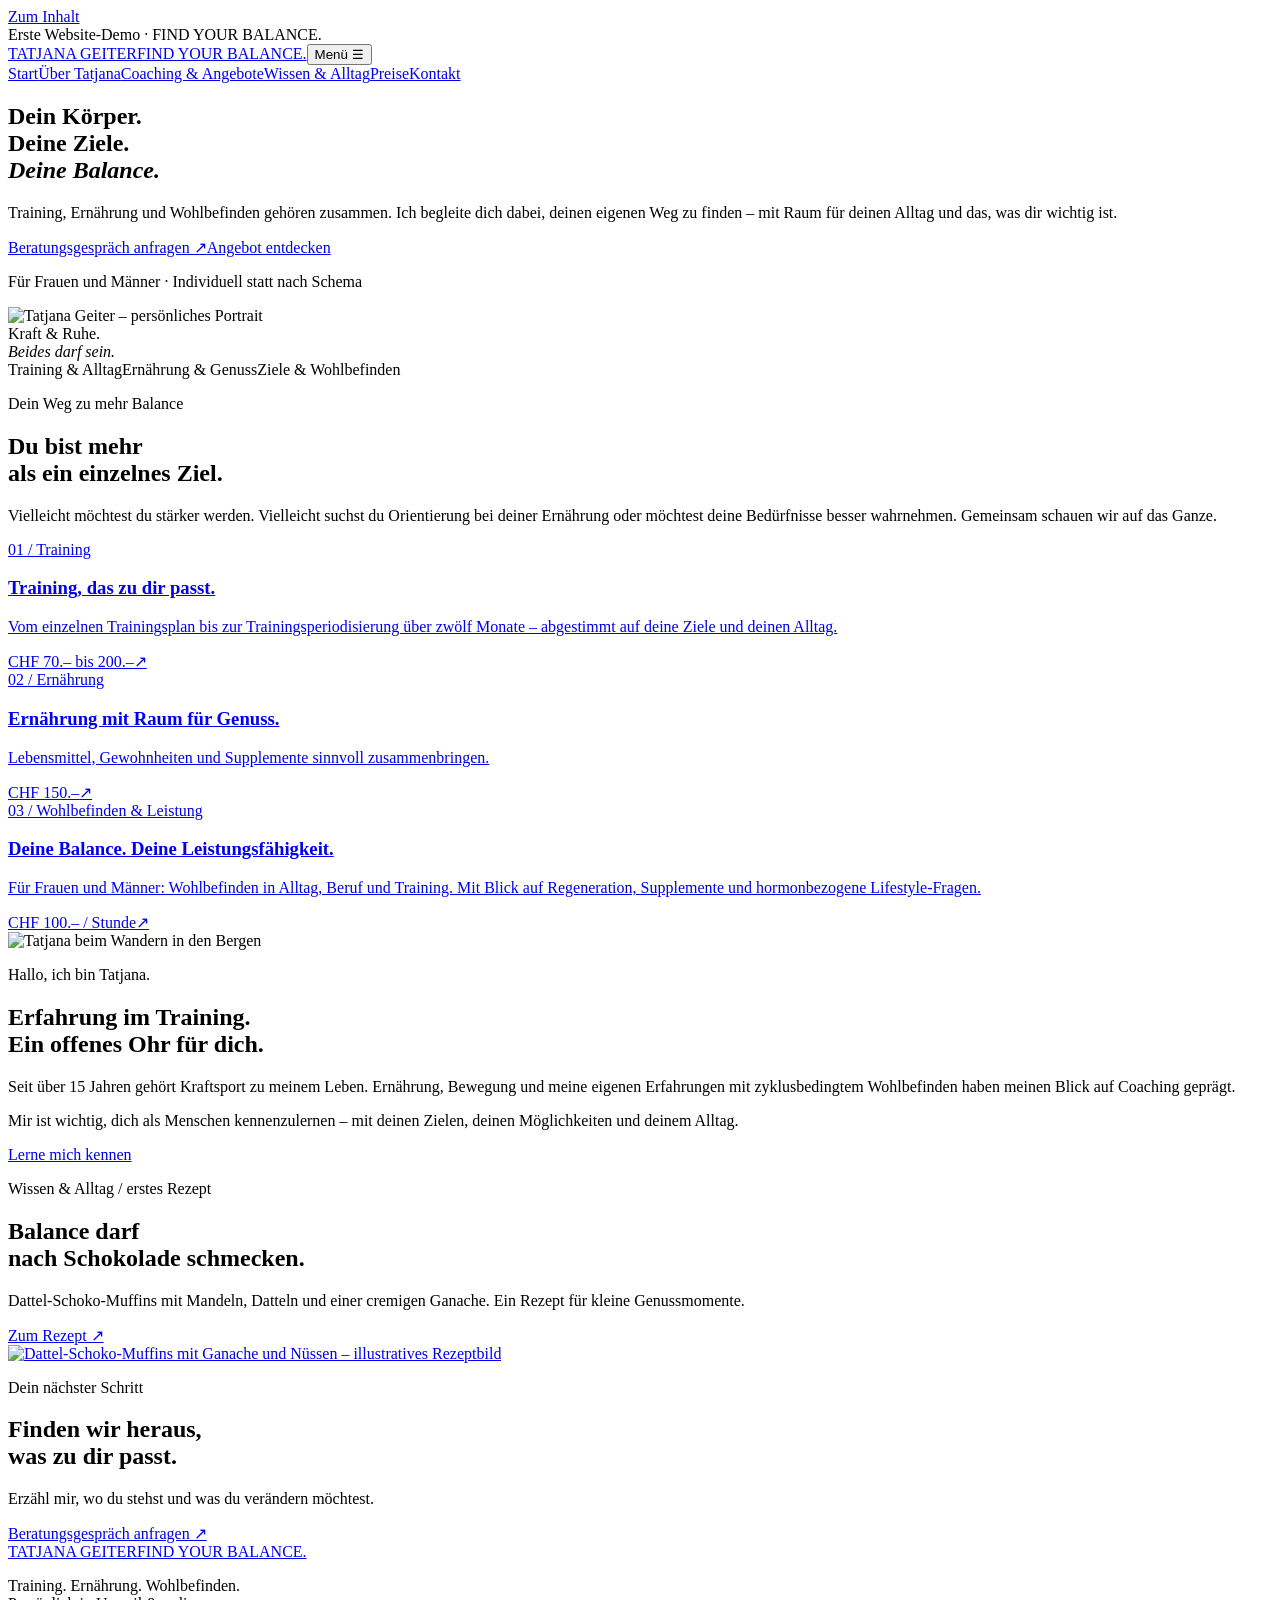
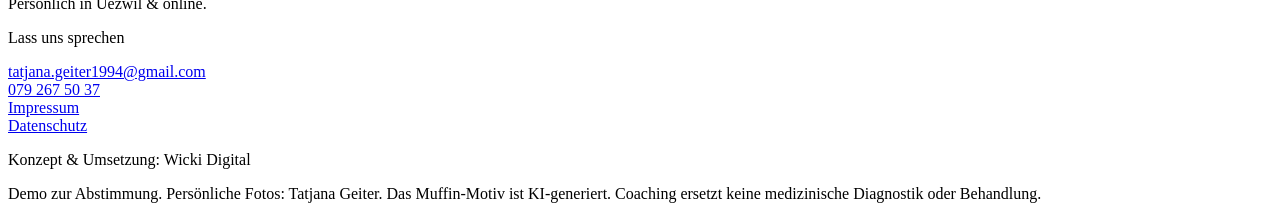
==== index.html @ 91c6d05a "Add files via upload Website YouInBalance" ====
<!doctype html><html lang="de-CH"><head><meta charset="utf-8"><meta name="viewport" content="width=device-width,initial-scale=1"><meta name="robots" content="noindex,nofollow"><title>FIND YOUR BALANCE. | Tatjana Geiter</title><meta name="description" content="Persönliches Coaching für Training, Ernährung und Wohlbefinden mit Tatjana Geiter in Uezwil und online. FIND YOUR BALANCE."><link rel="icon" href="data:image/svg+xml,%3Csvg xmlns='http://www.w3.org/2000/svg' viewBox='0 0 64 64'%3E%3Crect width='64' height='64' rx='32' fill='%233a5144'/%3E%3Ctext x='32' y='42' text-anchor='middle' font-family='Georgia' font-size='32' fill='%23f7f5ed'%3Etg%3C/text%3E%3C/svg%3E"><link rel="stylesheet" href="assets/style.css"><script src="assets/app.js" defer></script><link rel="canonical" href="https://youinbalance.ch/"></head><body><a class="skip" href="#main">Zum Inhalt</a><div class="demo">Erste Website-Demo · FIND YOUR BALANCE.</div><header class="wrap header"><a class="brand" href="index.html">TATJANA GEITER<span>FIND YOUR BALANCE.</span></a><button class="menu" aria-expanded="false" aria-controls="navigation">Menü <span aria-hidden="true">☰</span></button><nav id="navigation" aria-label="Hauptnavigation"><a href="index.html" aria-current="page">Start</a><a href="ueber-tatjana.html">Über Tatjana</a><a href="coaching.html">Coaching & Angebote</a><a href="wissen.html">Wissen & Alltag</a><a href="preise.html">Preise</a><a href="kontakt.html">Kontakt</a></nav></header><main id="main"><section class="hero wrap"><div class="hero-copy"><h1>Dein Körper.<br>Deine Ziele.<br><em>Deine Balance.</em></h1><p class="lead">Training, Ernährung und Wohlbefinden gehören zusammen. Ich begleite dich dabei, deinen eigenen Weg zu finden – mit Raum für deinen Alltag und das, was dir wichtig ist.</p><div class="actions"><a class="button" href="kontakt.html">Beratungsgespräch anfragen ↗</a><a class="text-link" href="coaching.html">Angebot entdecken</a></div><p class="small">Für Frauen und Männer · Individuell statt nach Schema</p></div><div class="hero-visual"><img class="portrait-photo" src="assets/tatjana-portrait.webp" alt="Tatjana Geiter – persönliches Portrait" width="1200" height="800" loading="lazy"><div class="photo-note">Kraft & Ruhe.<br><em>Beides darf sein.</em></div></div></section><div class="ribbon"><span>Training & Alltag</span><span>Ernährung & Genuss</span><span>Ziele & Wohlbefinden</span></div><section class="wrap section"><div class="section-heading"><div><p class="eyebrow">Dein Weg zu mehr Balance</p><h2>Du bist mehr<br>als ein einzelnes Ziel.</h2></div><p>Vielleicht möchtest du stärker werden. Vielleicht suchst du Orientierung bei deiner Ernährung oder möchtest deine Bedürfnisse besser wahrnehmen. Gemeinsam schauen wir auf das Ganze.</p></div><div class="cards"><a class="offer" href="training.html"><span class="eyebrow">01 / Training</span><h3>Training, das zu dir passt.</h3><p>Vom einzelnen Trainingsplan bis zur Trainingsperiodisierung über zwölf Monate – abgestimmt auf deine Ziele und deinen Alltag.</p><div class="offer-foot"><span>CHF 70.– bis 200.–</span><span aria-hidden="true">↗</span></div></a><a class="offer" href="ernaehrung.html"><span class="eyebrow">02 / Ernährung</span><h3>Ernährung mit Raum für Genuss.</h3><p>Lebensmittel, Gewohnheiten und Supplemente sinnvoll zusammenbringen.</p><div class="offer-foot"><span>CHF 150.–</span><span aria-hidden="true">↗</span></div></a><a class="offer" href="zyklus.html"><span class="eyebrow">03 / Wohlbefinden & Leistung</span><h3>Deine Balance. Deine Leistungsfähigkeit.</h3><p>Für Frauen und Männer: Wohlbefinden in Alltag, Beruf und Training. Mit Blick auf Regeneration, Supplemente und hormonbezogene Lifestyle-Fragen.</p><div class="offer-foot"><span>CHF 100.– / Stunde</span><span aria-hidden="true">↗</span></div></a></div></section><section class="soft"><div class="wrap split section"><div><img class="rounded personal-photo" src="assets/tatjana-hike.webp" alt="Tatjana beim Wandern in den Bergen" width="1200" height="800" loading="lazy"></div><div><p class="eyebrow">Hallo, ich bin Tatjana.</p><h2>Erfahrung im Training.<br>Ein offenes Ohr für dich.</h2><p>Seit über 15 Jahren gehört Kraftsport zu meinem Leben. Ernährung, Bewegung und meine eigenen Erfahrungen mit zyklusbedingtem Wohlbefinden haben meinen Blick auf Coaching geprägt.</p><p>Mir ist wichtig, dich als Menschen kennenzulernen – mit deinen Zielen, deinen Möglichkeiten und deinem Alltag.</p><a class="text-link" href="ueber-tatjana.html">Lerne mich kennen</a></div></div></section><section class="wrap section split"><div><p class="eyebrow">Wissen & Alltag / erstes Rezept</p><h2>Balance darf<br>nach Schokolade schmecken.</h2><p>Dattel-Schoko-Muffins mit Mandeln, Datteln und einer cremigen Ganache. Ein Rezept für kleine Genussmomente.</p><a class="button" href="schoko-muffins.html">Zum Rezept ↗</a></div><a class="image-link" href="schoko-muffins.html"><img class="rounded" src="assets/muffins.webp" alt="Dattel-Schoko-Muffins mit Ganache und Nüssen – illustratives Rezeptbild" width="1200" height="800" loading="lazy"></a></section><section class="cta wrap"><p class="eyebrow">Dein nächster Schritt</p><h2>Finden wir heraus,<br>was zu dir passt.</h2><p>Erzähl mir, wo du stehst und was du verändern möchtest.</p><a class="button" href="kontakt.html">Beratungsgespräch anfragen ↗</a></section></main><footer><div class="wrap footer-grid"><div><a class="brand" href="index.html">TATJANA GEITER<span>FIND YOUR BALANCE.</span></a><p>Training. Ernährung. Wohlbefinden.<br>Persönlich in Uezwil & online.</p></div><div><p class="eyebrow">Lass uns sprechen</p><a href="mailto:tatjana.geiter1994@gmail.com">tatjana.geiter1994@gmail.com</a><br><a href="tel:+41792675037">079 267 50 37</a></div><div><a href="impressum.html">Impressum</a><br><a href="datenschutz.html">Datenschutz</a><p>Konzept & Umsetzung: Wicki Digital</p></div></div><div class="wrap fine">Demo zur Abstimmung. Persönliche Fotos: Tatjana Geiter. Das Muffin-Motiv ist KI-generiert. Coaching ersetzt keine medizinische Diagnostik oder Behandlung.</div></footer></body></html>
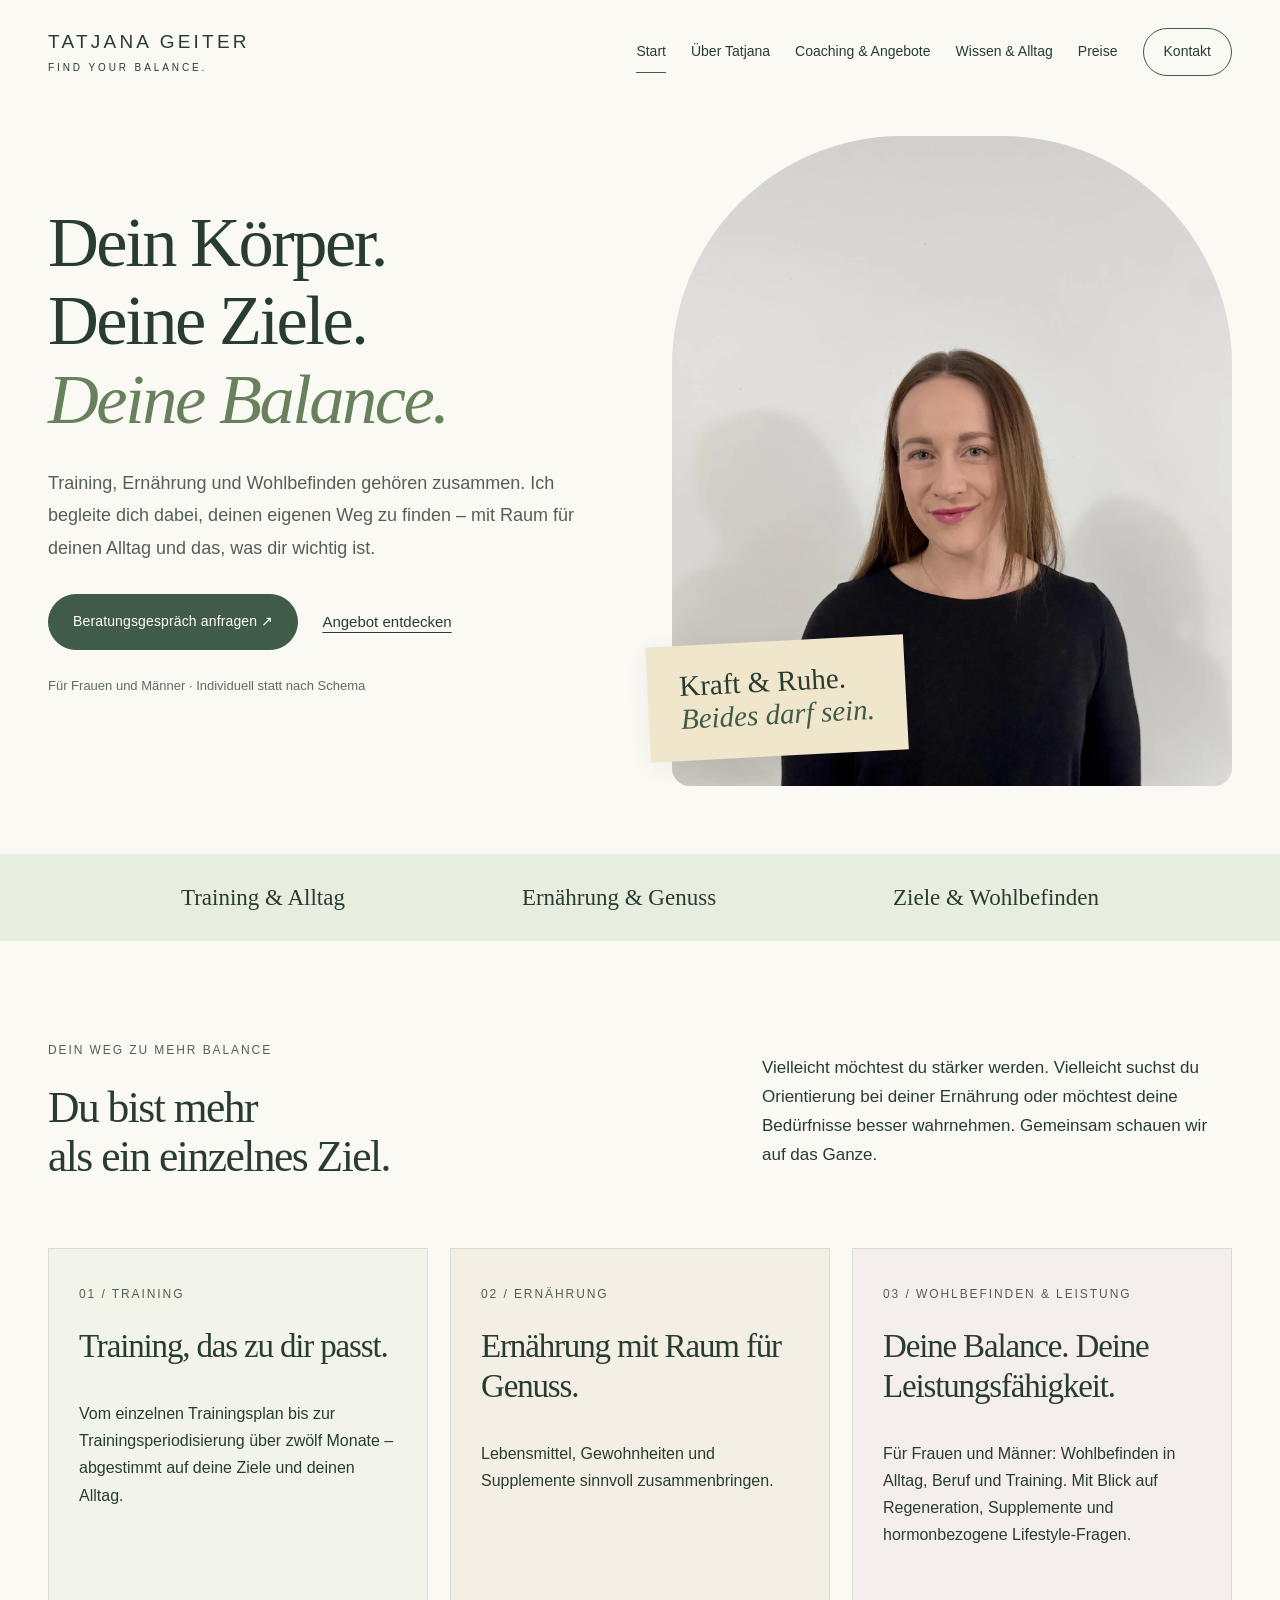
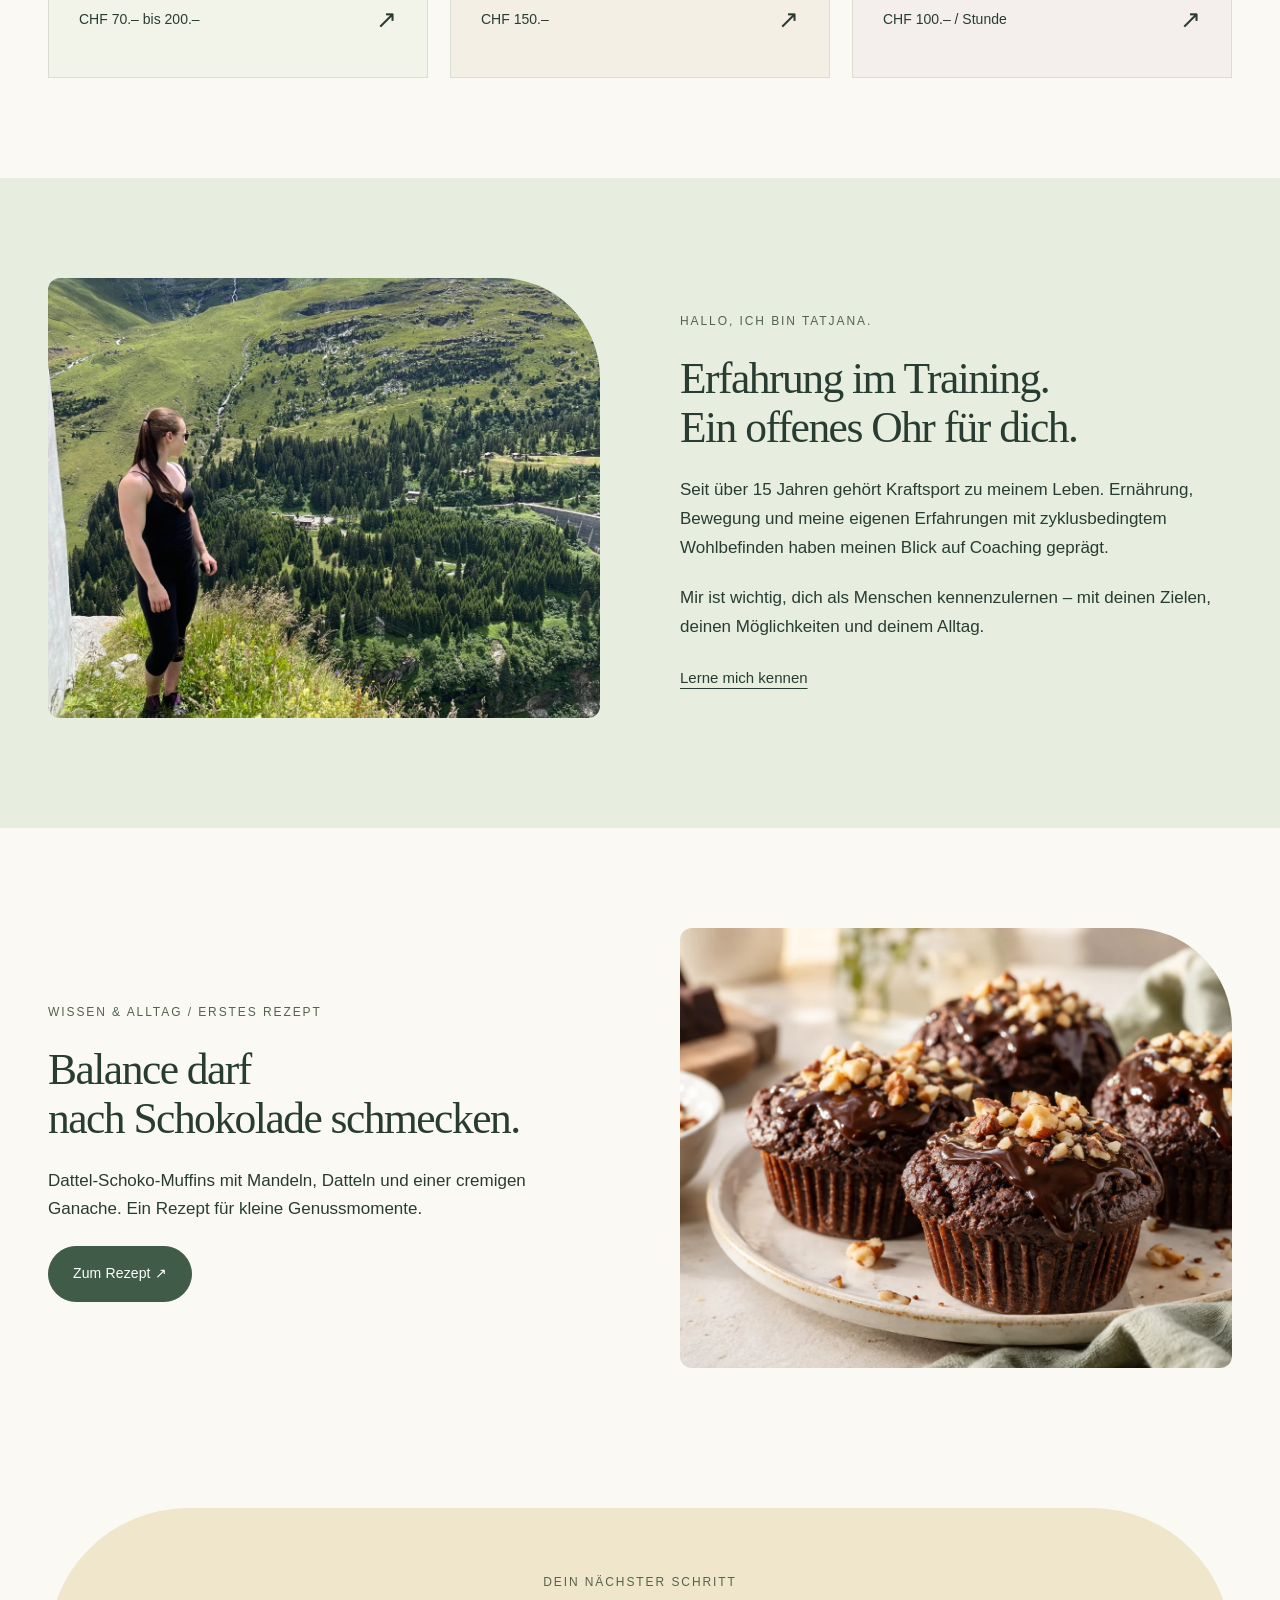
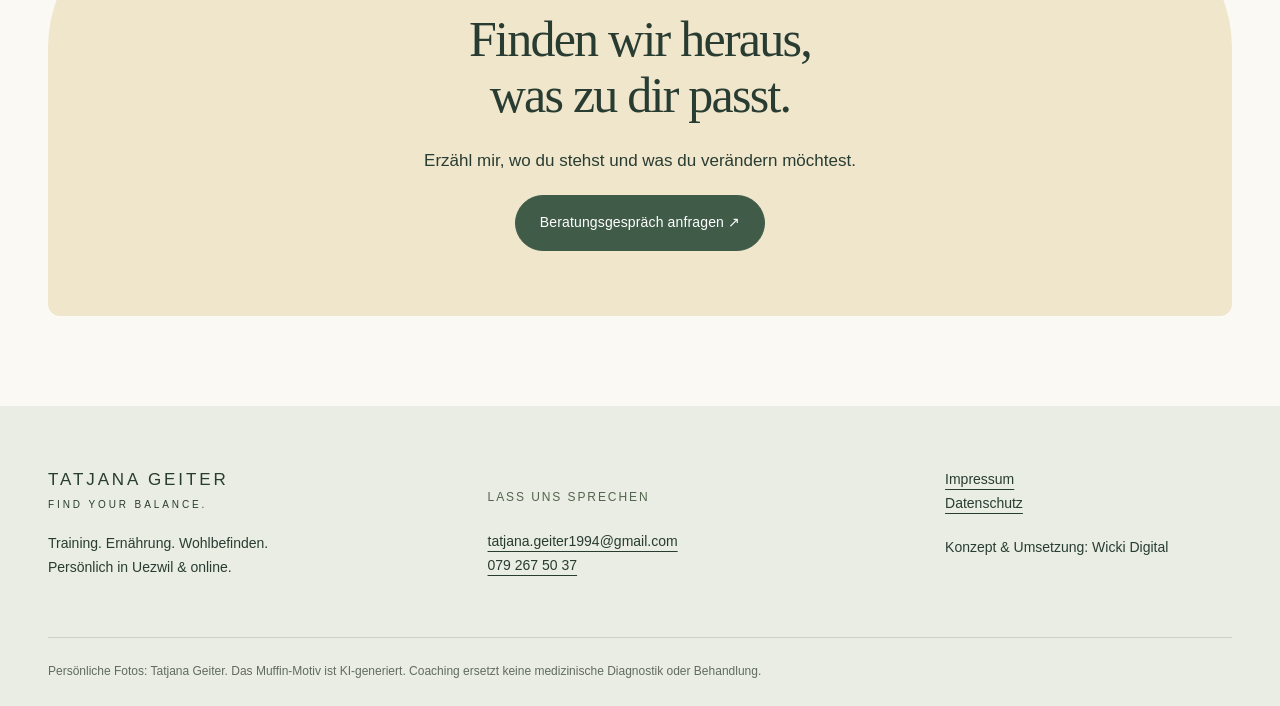
==== commit 9f70b0c6: "Add files via upload" ====
--- a/index.html
+++ b/index.html
@@ -1 +1 @@
-<!doctype html><html lang="de-CH"><head><meta charset="utf-8"><meta name="viewport" content="width=device-width,initial-scale=1"><meta name="robots" content="noindex,nofollow"><title>FIND YOUR BALANCE. | Tatjana Geiter</title><meta name="description" content="Persönliches Coaching für Training, Ernährung und Wohlbefinden mit Tatjana Geiter in Uezwil und online. FIND YOUR BALANCE."><link rel="icon" href="data:image/svg+xml,%3Csvg xmlns='http://www.w3.org/2000/svg' viewBox='0 0 64 64'%3E%3Crect width='64' height='64' rx='32' fill='%233a5144'/%3E%3Ctext x='32' y='42' text-anchor='middle' font-family='Georgia' font-size='32' fill='%23f7f5ed'%3Etg%3C/text%3E%3C/svg%3E"><link rel="stylesheet" href="assets/style.css"><script src="assets/app.js" defer></script><link rel="canonical" href="https://youinbalance.ch/"></head><body><a class="skip" href="#main">Zum Inhalt</a><div class="demo">Erste Website-Demo · FIND YOUR BALANCE.</div><header class="wrap header"><a class="brand" href="index.html">TATJANA GEITER<span>FIND YOUR BALANCE.</span></a><button class="menu" aria-expanded="false" aria-controls="navigation">Menü <span aria-hidden="true">☰</span></button><nav id="navigation" aria-label="Hauptnavigation"><a href="index.html" aria-current="page">Start</a><a href="ueber-tatjana.html">Über Tatjana</a><a href="coaching.html">Coaching & Angebote</a><a href="wissen.html">Wissen & Alltag</a><a href="preise.html">Preise</a><a href="kontakt.html">Kontakt</a></nav></header><main id="main"><section class="hero wrap"><div class="hero-copy"><h1>Dein Körper.<br>Deine Ziele.<br><em>Deine Balance.</em></h1><p class="lead">Training, Ernährung und Wohlbefinden gehören zusammen. Ich begleite dich dabei, deinen eigenen Weg zu finden – mit Raum für deinen Alltag und das, was dir wichtig ist.</p><div class="actions"><a class="button" href="kontakt.html">Beratungsgespräch anfragen ↗</a><a class="text-link" href="coaching.html">Angebot entdecken</a></div><p class="small">Für Frauen und Männer · Individuell statt nach Schema</p></div><div class="hero-visual"><img class="portrait-photo" src="assets/tatjana-portrait.webp" alt="Tatjana Geiter – persönliches Portrait" width="1200" height="800" loading="lazy"><div class="photo-note">Kraft & Ruhe.<br><em>Beides darf sein.</em></div></div></section><div class="ribbon"><span>Training & Alltag</span><span>Ernährung & Genuss</span><span>Ziele & Wohlbefinden</span></div><section class="wrap section"><div class="section-heading"><div><p class="eyebrow">Dein Weg zu mehr Balance</p><h2>Du bist mehr<br>als ein einzelnes Ziel.</h2></div><p>Vielleicht möchtest du stärker werden. Vielleicht suchst du Orientierung bei deiner Ernährung oder möchtest deine Bedürfnisse besser wahrnehmen. Gemeinsam schauen wir auf das Ganze.</p></div><div class="cards"><a class="offer" href="training.html"><span class="eyebrow">01 / Training</span><h3>Training, das zu dir passt.</h3><p>Vom einzelnen Trainingsplan bis zur Trainingsperiodisierung über zwölf Monate – abgestimmt auf deine Ziele und deinen Alltag.</p><div class="offer-foot"><span>CHF 70.– bis 200.–</span><span aria-hidden="true">↗</span></div></a><a class="offer" href="ernaehrung.html"><span class="eyebrow">02 / Ernährung</span><h3>Ernährung mit Raum für Genuss.</h3><p>Lebensmittel, Gewohnheiten und Supplemente sinnvoll zusammenbringen.</p><div class="offer-foot"><span>CHF 150.–</span><span aria-hidden="true">↗</span></div></a><a class="offer" href="zyklus.html"><span class="eyebrow">03 / Wohlbefinden & Leistung</span><h3>Deine Balance. Deine Leistungsfähigkeit.</h3><p>Für Frauen und Männer: Wohlbefinden in Alltag, Beruf und Training. Mit Blick auf Regeneration, Supplemente und hormonbezogene Lifestyle-Fragen.</p><div class="offer-foot"><span>CHF 100.– / Stunde</span><span aria-hidden="true">↗</span></div></a></div></section><section class="soft"><div class="wrap split section"><div><img class="rounded personal-photo" src="assets/tatjana-hike.webp" alt="Tatjana beim Wandern in den Bergen" width="1200" height="800" loading="lazy"></div><div><p class="eyebrow">Hallo, ich bin Tatjana.</p><h2>Erfahrung im Training.<br>Ein offenes Ohr für dich.</h2><p>Seit über 15 Jahren gehört Kraftsport zu meinem Leben. Ernährung, Bewegung und meine eigenen Erfahrungen mit zyklusbedingtem Wohlbefinden haben meinen Blick auf Coaching geprägt.</p><p>Mir ist wichtig, dich als Menschen kennenzulernen – mit deinen Zielen, deinen Möglichkeiten und deinem Alltag.</p><a class="text-link" href="ueber-tatjana.html">Lerne mich kennen</a></div></div></section><section class="wrap section split"><div><p class="eyebrow">Wissen & Alltag / erstes Rezept</p><h2>Balance darf<br>nach Schokolade schmecken.</h2><p>Dattel-Schoko-Muffins mit Mandeln, Datteln und einer cremigen Ganache. Ein Rezept für kleine Genussmomente.</p><a class="button" href="schoko-muffins.html">Zum Rezept ↗</a></div><a class="image-link" href="schoko-muffins.html"><img class="rounded" src="assets/muffins.webp" alt="Dattel-Schoko-Muffins mit Ganache und Nüssen – illustratives Rezeptbild" width="1200" height="800" loading="lazy"></a></section><section class="cta wrap"><p class="eyebrow">Dein nächster Schritt</p><h2>Finden wir heraus,<br>was zu dir passt.</h2><p>Erzähl mir, wo du stehst und was du verändern möchtest.</p><a class="button" href="kontakt.html">Beratungsgespräch anfragen ↗</a></section></main><footer><div class="wrap footer-grid"><div><a class="brand" href="index.html">TATJANA GEITER<span>FIND YOUR BALANCE.</span></a><p>Training. Ernährung. Wohlbefinden.<br>Persönlich in Uezwil & online.</p></div><div><p class="eyebrow">Lass uns sprechen</p><a href="mailto:tatjana.geiter1994@gmail.com">tatjana.geiter1994@gmail.com</a><br><a href="tel:+41792675037">079 267 50 37</a></div><div><a href="impressum.html">Impressum</a><br><a href="datenschutz.html">Datenschutz</a><p>Konzept & Umsetzung: Wicki Digital</p></div></div><div class="wrap fine">Demo zur Abstimmung. Persönliche Fotos: Tatjana Geiter. Das Muffin-Motiv ist KI-generiert. Coaching ersetzt keine medizinische Diagnostik oder Behandlung.</div></footer></body></html>+<!doctype html><html lang="de-CH"><head><meta charset="utf-8"><meta name="viewport" content="width=device-width,initial-scale=1"><meta name="robots" content="index,follow"><title>FIND YOUR BALANCE. | Tatjana Geiter</title><meta name="description" content="Training, Ernährung und Wohlbefinden mit Tatjana Geiter. Persönliches Coaching für Frauen und Männer in Uezwil und online. FIND YOUR BALANCE."><link rel="icon" href="data:image/svg+xml,%3Csvg xmlns='http://www.w3.org/2000/svg' viewBox='0 0 64 64'%3E%3Crect width='64' height='64' rx='32' fill='%233a5144'/%3E%3Ctext x='32' y='42' text-anchor='middle' font-family='Georgia' font-size='32' fill='%23f7f5ed'%3Etg%3C/text%3E%3C/svg%3E"><link rel="stylesheet" href="assets/style.css"><script src="assets/app.js" defer></script><link rel="canonical" href="https://youinbalance.ch/"></head><body><a class="skip" href="#main">Zum Inhalt</a><header class="wrap header"><a class="brand" href="index.html">TATJANA GEITER<span>FIND YOUR BALANCE.</span></a><button class="menu" aria-expanded="false" aria-controls="navigation">Menü <span aria-hidden="true">☰</span></button><nav id="navigation" aria-label="Hauptnavigation"><a href="index.html" aria-current="page">Start</a><a href="ueber-tatjana.html">Über Tatjana</a><a href="coaching.html">Coaching & Angebote</a><a href="wissen.html">Wissen & Alltag</a><a href="preise.html">Preise</a><a href="kontakt.html">Kontakt</a></nav></header><main id="main"><section class="hero wrap"><div class="hero-copy"><h1>Dein Körper.<br>Deine Ziele.<br><em>Deine Balance.</em></h1><p class="lead">Training, Ernährung und Wohlbefinden gehören zusammen. Ich begleite dich dabei, deinen eigenen Weg zu finden – mit Raum für deinen Alltag und das, was dir wichtig ist.</p><div class="actions"><a class="button" href="kontakt.html">Beratungsgespräch anfragen ↗</a><a class="text-link" href="coaching.html">Angebot entdecken</a></div><p class="small">Für Frauen und Männer · Individuell statt nach Schema</p></div><div class="hero-visual"><img class="portrait-photo" src="assets/tatjana-portrait.webp" alt="Tatjana Geiter – persönliches Portrait" width="1200" height="800" loading="lazy"><div class="photo-note">Kraft & Ruhe.<br><em>Beides darf sein.</em></div></div></section><div class="ribbon"><span>Training & Alltag</span><span>Ernährung & Genuss</span><span>Ziele & Wohlbefinden</span></div><section class="wrap section"><div class="section-heading"><div><p class="eyebrow">Dein Weg zu mehr Balance</p><h2>Du bist mehr<br>als ein einzelnes Ziel.</h2></div><p>Vielleicht möchtest du stärker werden. Vielleicht suchst du Orientierung bei deiner Ernährung oder möchtest deine Bedürfnisse besser wahrnehmen. Gemeinsam schauen wir auf das Ganze.</p></div><div class="cards"><a class="offer" href="training.html"><span class="eyebrow">01 / Training</span><h3>Training, das zu dir passt.</h3><p>Vom einzelnen Trainingsplan bis zur Trainingsperiodisierung über zwölf Monate – abgestimmt auf deine Ziele und deinen Alltag.</p><div class="offer-foot"><span>CHF 70.– bis 200.–</span><span aria-hidden="true">↗</span></div></a><a class="offer" href="ernaehrung.html"><span class="eyebrow">02 / Ernährung</span><h3>Ernährung mit Raum für Genuss.</h3><p>Lebensmittel, Gewohnheiten und Supplemente sinnvoll zusammenbringen.</p><div class="offer-foot"><span>CHF 150.–</span><span aria-hidden="true">↗</span></div></a><a class="offer" href="zyklus.html"><span class="eyebrow">03 / Wohlbefinden & Leistung</span><h3>Deine Balance. Deine Leistungsfähigkeit.</h3><p>Für Frauen und Männer: Wohlbefinden in Alltag, Beruf und Training. Mit Blick auf Regeneration, Supplemente und hormonbezogene Lifestyle-Fragen.</p><div class="offer-foot"><span>CHF 100.– / Stunde</span><span aria-hidden="true">↗</span></div></a></div></section><section class="soft"><div class="wrap split section"><div><img class="rounded personal-photo" src="assets/tatjana-hike.webp" alt="Tatjana beim Wandern in den Bergen" width="1200" height="800" loading="lazy"></div><div><p class="eyebrow">Hallo, ich bin Tatjana.</p><h2>Erfahrung im Training.<br>Ein offenes Ohr für dich.</h2><p>Seit über 15 Jahren gehört Kraftsport zu meinem Leben. Ernährung, Bewegung und meine eigenen Erfahrungen mit zyklusbedingtem Wohlbefinden haben meinen Blick auf Coaching geprägt.</p><p>Mir ist wichtig, dich als Menschen kennenzulernen – mit deinen Zielen, deinen Möglichkeiten und deinem Alltag.</p><a class="text-link" href="ueber-tatjana.html">Lerne mich kennen</a></div></div></section><section class="wrap section split"><div><p class="eyebrow">Wissen & Alltag / erstes Rezept</p><h2>Balance darf<br>nach Schokolade schmecken.</h2><p>Dattel-Schoko-Muffins mit Mandeln, Datteln und einer cremigen Ganache. Ein Rezept für kleine Genussmomente.</p><a class="button" href="schoko-muffins.html">Zum Rezept ↗</a></div><a class="image-link" href="schoko-muffins.html"><img class="rounded" src="assets/muffins.webp" alt="Dattel-Schoko-Muffins mit Ganache und Nüssen – illustratives Rezeptbild" width="1200" height="800" loading="lazy"></a></section><section class="cta wrap"><p class="eyebrow">Dein nächster Schritt</p><h2>Finden wir heraus,<br>was zu dir passt.</h2><p>Erzähl mir, wo du stehst und was du verändern möchtest.</p><a class="button" href="kontakt.html">Beratungsgespräch anfragen ↗</a></section></main><footer><div class="wrap footer-grid"><div><a class="brand" href="index.html">TATJANA GEITER<span>FIND YOUR BALANCE.</span></a><p>Training. Ernährung. Wohlbefinden.<br>Persönlich in Uezwil & online.</p></div><div><p class="eyebrow">Lass uns sprechen</p><a href="mailto:tatjana.geiter1994@gmail.com">tatjana.geiter1994@gmail.com</a><br><a href="tel:+41792675037">079 267 50 37</a></div><div><a href="impressum.html">Impressum</a><br><a href="datenschutz.html">Datenschutz</a><p>Konzept & Umsetzung: Wicki Digital</p></div></div><div class="wrap fine">Persönliche Fotos: Tatjana Geiter. Das Muffin-Motiv ist KI-generiert. Coaching ersetzt keine medizinische Diagnostik oder Behandlung.</div></footer></body></html>
--- a/assets/style.css
+++ b/assets/style.css
@@ -0,0 +1,5 @@
+:root{--paper:#faf9f4;--ink:#293c32;--green:#405c49;--sage:#e7eddf;--line:#d9ded2;--muted:#626b61;--cream:#f0e6cb}*{box-sizing:border-box}html{scroll-behavior:smooth}body{margin:0;background:var(--paper);color:var(--ink);font-family:Arial,Helvetica,sans-serif;font-size:17px;line-height:1.7}a{color:inherit;text-decoration-thickness:1px;text-underline-offset:5px}button,input,select,textarea{font:inherit}button,a,input,select,textarea{-webkit-tap-highlight-color:transparent}a:focus-visible,button:focus-visible,input:focus-visible,textarea:focus-visible,select:focus-visible{outline:3px solid #967037;outline-offset:5px}.wrap{width:min(1240px,calc(100% - 96px));margin-inline:auto}.demo{text-align:center;background:var(--sage);padding:6px 16px;font-size:12px;letter-spacing:.12em}.header{display:flex;justify-content:space-between;align-items:center;padding-block:28px;gap:30px}.brand{font-size:19px;letter-spacing:.17em;text-decoration:none;line-height:1.4;white-space:nowrap}.brand span{display:block;font-size:10px;letter-spacing:.29em;margin-top:5px}.header nav{display:flex;align-items:center;gap:25px}.header nav a{font-size:14px;text-decoration:none;white-space:nowrap;padding:8px 0}.header nav a[aria-current=page]{box-shadow:0 1px var(--green)}.header nav a:last-child{padding:11px 20px;border:1px solid var(--green);border-radius:30px}.menu{display:none}.skip{position:absolute;left:10px;top:-100px;background:white;padding:10px;z-index:20}.skip:focus{top:5px}h1,h2,h3,p{margin-top:0}h1,h2,h3{font-family:Georgia,'Times New Roman',serif;font-weight:400;line-height:1.12;letter-spacing:-.035em}h1{font-size:clamp(48px,5.5vw,78px);margin-bottom:28px}h2{font-size:clamp(34px,3.4vw,48px);margin-bottom:24px}h3{font-size:29px;line-height:1.2}em{font-weight:400;color:#68805c}p{margin-bottom:22px}.eyebrow{font:12px/1.5 Arial,sans-serif;letter-spacing:.16em;text-transform:uppercase;margin-bottom:24px;color:#53634d}.lead{font-size:18px;line-height:1.8;max-width:660px;color:#546054}.hero{display:grid;grid-template-columns:1.02fr 1fr;gap:52px;padding-top:32px;padding-bottom:68px;align-items:center}.hero-copy{padding:22px 0}.hero .lead{max-width:560px}.hero-visual{position:relative;height:650px;min-width:0}.hero-visual img{width:100%;height:100%;object-fit:cover;border-radius:230px 230px 18px 18px}.photo-note{position:absolute;bottom:30px;left:-24px;background:var(--cream);padding:24px 32px;font:29px/1.15 Georgia,serif;transform:rotate(-3deg);box-shadow:0 5px 25px #293c3210}.photo-note em{color:var(--green)}.actions{display:flex;gap:24px;align-items:center;flex-wrap:wrap;margin:30px 0 25px}.button{display:inline-block;background:var(--green);color:white;border:1px solid var(--green);border-radius:40px;padding:15px 24px;cursor:pointer;text-decoration:none;font-size:14px;letter-spacing:.01em;text-align:center;transition:background .2s,transform .2s}.button:hover{background:#293f30;transform:translateY(-2px)}.text-link{font-size:15px;text-decoration:underline}.small{font-size:13px;color:var(--muted)}.ribbon{background:var(--sage);display:flex;justify-content:space-evenly;padding:24px;gap:20px;font-family:Georgia,serif;font-size:23px}.section{padding-block:100px}.section-heading{display:flex;justify-content:space-between;align-items:center;gap:80px;margin-bottom:44px}.section-heading p:last-child{max-width:470px}.cards{display:grid;grid-template-columns:repeat(3,1fr);gap:22px}.offer{display:flex;flex-direction:column;padding:36px 30px;text-decoration:none;border:1px solid var(--line);background:#f2f4e9;transition:transform .2s,box-shadow .2s}.offer:nth-child(2){background:#f4efe5}.offer:nth-child(3){background:#f4eeec}.offer:hover{transform:translateY(-5px);box-shadow:0 16px 30px #293c3210}.offer h3{font-size:33px}.offer p{font-size:16px}.offer-foot{margin-top:auto;padding-top:28px;display:flex;justify-content:space-between;align-items:center;font-size:14px}.offer-foot span:last-child{font-size:25px}.split{display:grid;grid-template-columns:1fr 1fr;gap:80px;align-items:center}.split img{width:100%;height:440px;object-fit:cover}.rounded{border-radius:12px 100px 12px 12px}.soft{background:var(--sage)}.cta{margin-block:30px 90px;text-align:center;padding:65px 30px;background:#efe6cc;border-radius:140px 140px 12px 12px}.cta h2{font-size:50px}.cta p{margin-bottom:20px}footer{background:#e9ede3;padding:62px 0 25px}.footer-grid{display:grid;grid-template-columns:1.1fr 1.15fr .8fr;gap:45px;font-size:14px}.footer-grid .brand{font-size:17px}.footer-grid p{margin-top:20px}.footer-grid a{overflow-wrap:anywhere}.fine{font-size:12px;border-top:1px solid #cbd2c3;margin-top:35px;padding-top:23px;color:var(--muted)}.intro{padding-block:75px 55px}.intro .lead{max-width:780px}.bottom{padding-bottom:90px}.steps{display:grid;grid-template-columns:repeat(3,1fr);gap:50px;margin-top:45px}.steps article{border-top:1px solid #b8c4b1;padding-top:25px}.steps article>span{display:block;font:italic 34px Georgia;margin-bottom:25px;color:#748166}.steps p{font-size:16px}.price-box{border-top:1px solid var(--line);margin-top:35px;padding-top:28px}.price-box strong,.price-list strong{font:30px Georgia,serif;display:block;margin-bottom:15px}.price-box p{font-size:15px;margin-bottom:14px}.checks{padding-left:20px}.checks li{margin-bottom:8px}.notice{border-left:3px solid #899871;background:#eff1e6;padding:22px 25px;font-size:15px;line-height:1.75}.notice p{margin:10px 0 0}.narrow{max-width:850px}.narrow h2{font-size:32px;margin-top:40px}.qualifications article{border-bottom:1px solid #bec9b6;padding-bottom:18px;margin-bottom:25px}.qualifications h3{font-size:25px}.qualifications p{font-size:15px}.price-list article{display:grid;grid-template-columns:1.4fr .6fr;gap:70px;border-top:1px solid var(--line);padding-block:45px}.price-list article>div:last-child{text-align:right}.price-list article h2{font-size:34px}.price-list article p{max-width:680px;font-size:16px}.price-list .text-link{display:block;margin-top:24px}.recipe-top img{height:480px;width:100%;object-fit:cover}.recipe-top .small{margin-top:15px}.recipe{display:grid;grid-template-columns:.7fr 1.3fr;align-items:start;gap:80px;padding-top:35px}.recipe aside{background:var(--sage);padding:35px}.recipe aside h2{font-size:34px}.recipe aside h3{font-size:26px;margin-top:30px}.recipe aside p,.recipe aside li{font-size:15px}.ingredients{list-style:none;padding:0}.ingredients li{padding:10px 0;border-bottom:1px solid #cad3c1}.recipe-steps{padding-left:30px}.recipe-steps li{padding-left:12px;margin-bottom:25px}.recipe-steps li::marker{font:italic 26px Georgia;color:#68805c}.contact-grid{display:grid;grid-template-columns:.8fr 1.2fr;gap:90px}.contact-grid a{overflow-wrap:anywhere}form{background:#eef1e7;padding:42px;border-radius:12px}form h2{font-size:32px}label{display:block;font-size:14px;margin:20px 0 8px}input,textarea,select{width:100%;border:1px solid #bdc6b5;background:var(--paper);padding:13px;border-radius:5px;color:var(--ink);font-size:16px}textarea{resize:vertical}form .small{margin-top:18px}#form-status{font-size:14px;margin-top:20px}#fallback[hidden]{display:none}@media(min-width:1500px){.hero{padding-top:55px}.hero-visual{height:710px}}@media(max-width:1100px){.wrap{width:calc(100% - 56px)}.header nav{gap:15px}.header nav a{font-size:12px}.brand{font-size:16px}.hero{gap:32px}.hero-visual{height:600px}.hero h1{font-size:58px}.split{gap:45px}.offer{padding:27px 23px}.offer h3{font-size:29px}.contact-grid{gap:45px}}@media(max-width:800px){.wrap{width:calc(100% - 40px)}.header{padding-block:22px;position:relative;flex-wrap:wrap}.brand{font-size:17px}.menu{display:flex;gap:12px;align-items:center;background:none;border:1px solid #aab8a0;border-radius:25px;padding:9px 15px;font-size:14px;color:var(--ink)}.header nav{display:none;flex-basis:100%;flex-direction:column;align-items:stretch;gap:0;padding:15px 0 0}.header nav.open{display:flex}.header nav a{font-size:16px;padding:13px;border-bottom:1px solid var(--line)}.header nav a:last-child{border:0;border-bottom:1px solid var(--line);border-radius:0;padding:13px}.hero{grid-template-columns:1fr;padding-top:20px;gap:15px;padding-bottom:40px}.hero h1{font-size:60px}.hero-copy{padding-top:5px}.hero-visual{height:440px;margin:10px 0 0 15px}.hero-visual img{border-radius:180px 180px 12px 12px}.photo-note{left:-15px;bottom:24px;font-size:26px;padding:18px 25px}.eyebrow{font-size:11px}.lead{font-size:17px}.ribbon{font-size:17px;gap:12px;padding:20px 12px;text-align:center}.cards,.split,.steps,.recipe,.contact-grid{grid-template-columns:1fr}.section{padding-block:65px}.section-heading{display:block;margin-bottom:30px}.section-heading p:last-child{max-width:none}.offer{padding:32px}.offer h3{font-size:34px}.offer-foot{padding-top:8px}.split{gap:35px}.split img{height:350px}.cta{padding:55px 20px;border-radius:85px 85px 10px 10px;margin-bottom:60px}.cta h2{font-size:39px}.footer-grid{grid-template-columns:1fr;gap:20px}.intro{padding-block:40px}.intro h1{font-size:49px}.bottom{padding-bottom:60px}.steps{gap:20px;margin-top:25px}.steps article>span{margin-bottom:17px}.price-list article{grid-template-columns:1fr;gap:15px;padding-block:30px}.price-list article>div:last-child{text-align:left}.price-list article h2{font-size:30px}.price-list .text-link{margin-top:10px}.recipe-top img{height:320px}.recipe{gap:40px}.recipe aside{padding:25px}.contact-grid{gap:30px}form{padding:25px 20px}.actions{gap:22px}.demo{font-size:10px}.fine{line-height:1.7}h3{font-size:27px}}@media(prefers-reduced-motion:reduce){*{scroll-behavior:auto!important;transition:none!important}}@media print{header,footer,.demo,.skip,.button{display:none!important}body{background:white;color:black}.wrap{width:100%}.intro{padding:0}.intro h1{font-size:32px}.recipe-top{display:none}.recipe{display:block;padding:0}.recipe aside{background:none;padding:0}.ingredients{columns:2}.recipe-steps li{break-inside:avoid}.notice{background:none}.section{padding:20px 0}}
+/* Personal photographs: preserve natural proportions and meaningful framing. */
+.hero-visual{background:#eeece7;border-radius:230px 230px 18px 18px;overflow:visible}.hero-visual img.portrait-photo{object-fit:cover;object-position:50% 60%}.personal-photo{object-position:30% 50%}.split img.service-personal{height:auto;max-height:680px;object-fit:contain;background:#e7eddf}.gym-frame{position:relative;aspect-ratio:947/1565;overflow:hidden;border-radius:12px 80px 12px 12px;max-width:440px;margin-inline:auto}.split .gym-frame img{display:block;width:100%;height:auto;max-height:none;transform:translateY(-9.77%);border-radius:0}.photo-story{margin:0;min-width:0}.photo-story img{display:block;width:100%;height:auto;border-radius:12px;object-fit:cover}.photo-story figcaption{font-size:14px;line-height:1.5;color:var(--muted);margin-top:14px}.stage-gallery{display:grid;grid-template-columns:1fr 1fr;gap:30px;max-width:830px;margin-inline:auto}.stage-gallery img{height:auto;max-height:650px;object-fit:contain;background:#22231f}.personal-gallery{display:grid;grid-template-columns:repeat(4,1fr);gap:22px;margin-top:35px}.personal-gallery img{aspect-ratio:3/4;object-fit:cover}.personal-gallery .photo-story:nth-child(3) img{object-fit:contain;background:#202129}.split .landscape-story img{height:auto;object-fit:contain}.hero-visual .photo-note{z-index:1}@media(max-width:800px){.hero-visual{height:510px}.hero-visual img.portrait-photo{object-position:50% 60%}.stage-gallery{gap:16px}.personal-gallery{grid-template-columns:1fr 1fr;gap:24px 16px}.gym-frame{max-width:380px}.split img.personal-photo{height:440px;object-position:25% 50%}.stage-gallery img{border-radius:6px}.photo-story figcaption{font-size:14px}}@media(max-width:380px){.hero-visual{height:450px}.personal-gallery{grid-template-columns:1fr}.stage-gallery{grid-template-columns:1fr}}
+/* Contact link spacing stays compact on mobile. */
+.whatsapp-contact .whatsapp-link{margin-top:18px;max-width:100%;white-space:normal}
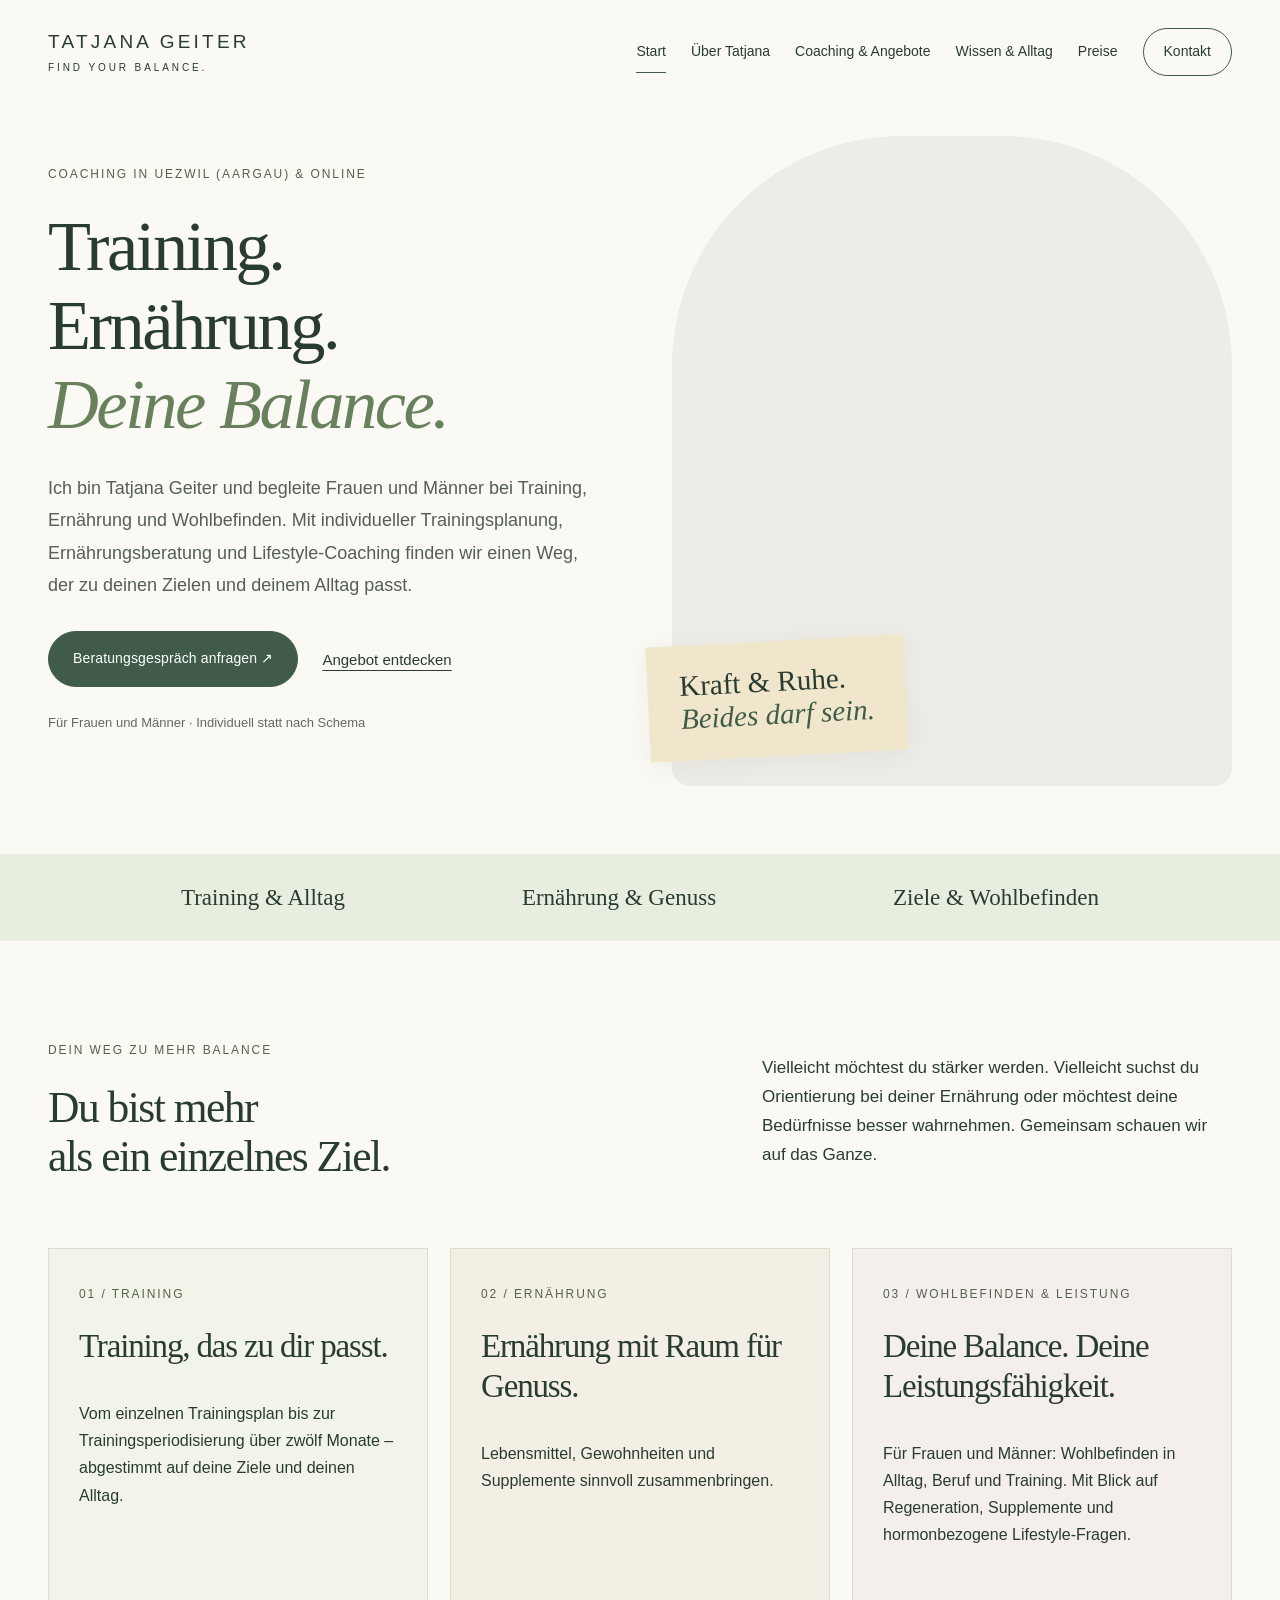
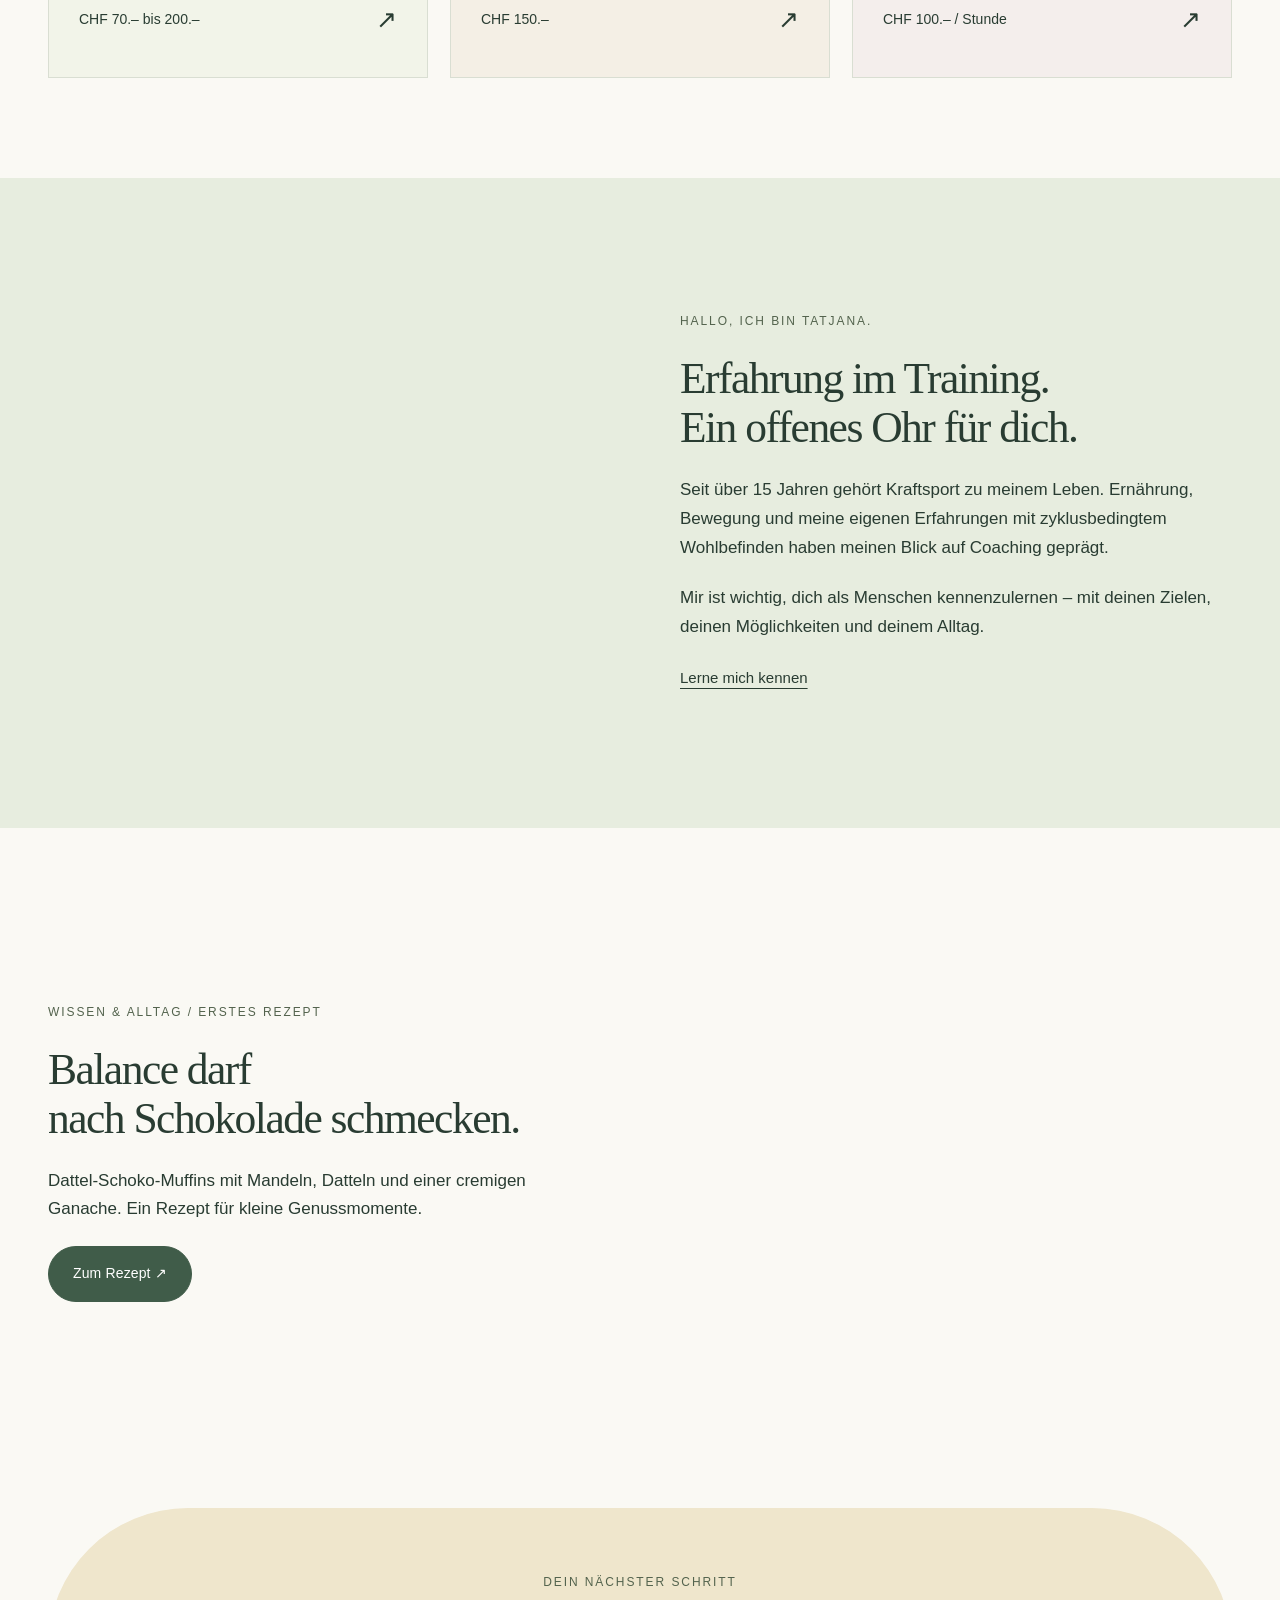
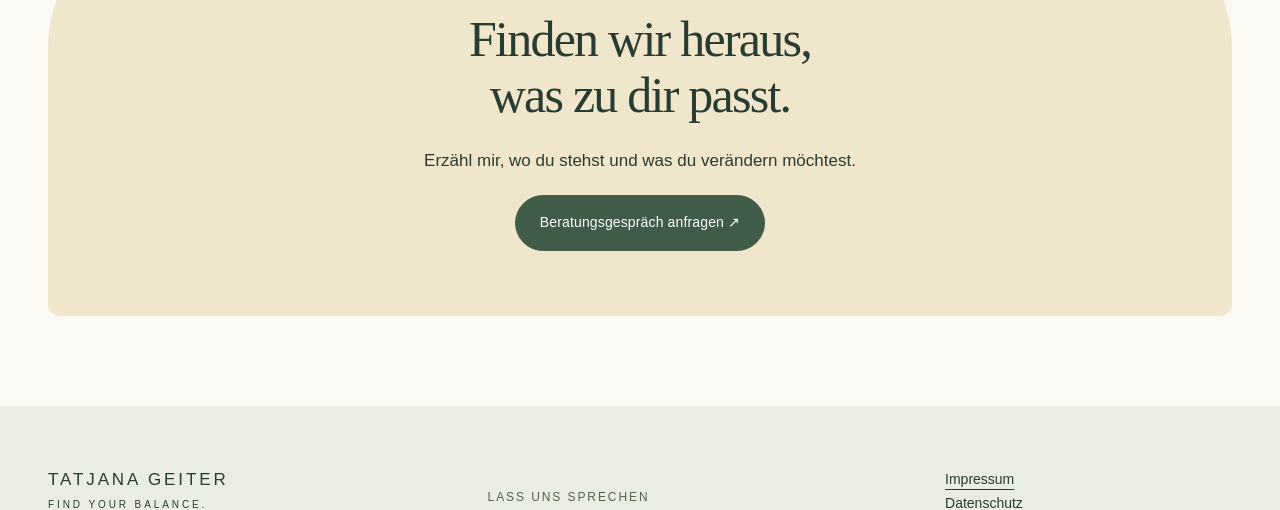
==== commit d85fe976: "Improve local coaching search metadata and content Update all twelve pages with descriptive titles, " ====
--- a/index.html
+++ b/index.html
@@ -1 +1 @@
-<!doctype html><html lang="de-CH"><head><meta charset="utf-8"><meta name="viewport" content="width=device-width,initial-scale=1"><meta name="robots" content="index,follow"><title>FIND YOUR BALANCE. | Tatjana Geiter</title><meta name="description" content="Training, Ernährung und Wohlbefinden mit Tatjana Geiter. Persönliches Coaching für Frauen und Männer in Uezwil und online. FIND YOUR BALANCE."><link rel="icon" href="data:image/svg+xml,%3Csvg xmlns='http://www.w3.org/2000/svg' viewBox='0 0 64 64'%3E%3Crect width='64' height='64' rx='32' fill='%233a5144'/%3E%3Ctext x='32' y='42' text-anchor='middle' font-family='Georgia' font-size='32' fill='%23f7f5ed'%3Etg%3C/text%3E%3C/svg%3E"><link rel="stylesheet" href="assets/style.css"><script src="assets/app.js" defer></script><link rel="canonical" href="https://youinbalance.ch/"></head><body><a class="skip" href="#main">Zum Inhalt</a><header class="wrap header"><a class="brand" href="index.html">TATJANA GEITER<span>FIND YOUR BALANCE.</span></a><button class="menu" aria-expanded="false" aria-controls="navigation">Menü <span aria-hidden="true">☰</span></button><nav id="navigation" aria-label="Hauptnavigation"><a href="index.html" aria-current="page">Start</a><a href="ueber-tatjana.html">Über Tatjana</a><a href="coaching.html">Coaching & Angebote</a><a href="wissen.html">Wissen & Alltag</a><a href="preise.html">Preise</a><a href="kontakt.html">Kontakt</a></nav></header><main id="main"><section class="hero wrap"><div class="hero-copy"><h1>Dein Körper.<br>Deine Ziele.<br><em>Deine Balance.</em></h1><p class="lead">Training, Ernährung und Wohlbefinden gehören zusammen. Ich begleite dich dabei, deinen eigenen Weg zu finden – mit Raum für deinen Alltag und das, was dir wichtig ist.</p><div class="actions"><a class="button" href="kontakt.html">Beratungsgespräch anfragen ↗</a><a class="text-link" href="coaching.html">Angebot entdecken</a></div><p class="small">Für Frauen und Männer · Individuell statt nach Schema</p></div><div class="hero-visual"><img class="portrait-photo" src="assets/tatjana-portrait.webp" alt="Tatjana Geiter – persönliches Portrait" width="1200" height="800" loading="lazy"><div class="photo-note">Kraft & Ruhe.<br><em>Beides darf sein.</em></div></div></section><div class="ribbon"><span>Training & Alltag</span><span>Ernährung & Genuss</span><span>Ziele & Wohlbefinden</span></div><section class="wrap section"><div class="section-heading"><div><p class="eyebrow">Dein Weg zu mehr Balance</p><h2>Du bist mehr<br>als ein einzelnes Ziel.</h2></div><p>Vielleicht möchtest du stärker werden. Vielleicht suchst du Orientierung bei deiner Ernährung oder möchtest deine Bedürfnisse besser wahrnehmen. Gemeinsam schauen wir auf das Ganze.</p></div><div class="cards"><a class="offer" href="training.html"><span class="eyebrow">01 / Training</span><h3>Training, das zu dir passt.</h3><p>Vom einzelnen Trainingsplan bis zur Trainingsperiodisierung über zwölf Monate – abgestimmt auf deine Ziele und deinen Alltag.</p><div class="offer-foot"><span>CHF 70.– bis 200.–</span><span aria-hidden="true">↗</span></div></a><a class="offer" href="ernaehrung.html"><span class="eyebrow">02 / Ernährung</span><h3>Ernährung mit Raum für Genuss.</h3><p>Lebensmittel, Gewohnheiten und Supplemente sinnvoll zusammenbringen.</p><div class="offer-foot"><span>CHF 150.–</span><span aria-hidden="true">↗</span></div></a><a class="offer" href="zyklus.html"><span class="eyebrow">03 / Wohlbefinden & Leistung</span><h3>Deine Balance. Deine Leistungsfähigkeit.</h3><p>Für Frauen und Männer: Wohlbefinden in Alltag, Beruf und Training. Mit Blick auf Regeneration, Supplemente und hormonbezogene Lifestyle-Fragen.</p><div class="offer-foot"><span>CHF 100.– / Stunde</span><span aria-hidden="true">↗</span></div></a></div></section><section class="soft"><div class="wrap split section"><div><img class="rounded personal-photo" src="assets/tatjana-hike.webp" alt="Tatjana beim Wandern in den Bergen" width="1200" height="800" loading="lazy"></div><div><p class="eyebrow">Hallo, ich bin Tatjana.</p><h2>Erfahrung im Training.<br>Ein offenes Ohr für dich.</h2><p>Seit über 15 Jahren gehört Kraftsport zu meinem Leben. Ernährung, Bewegung und meine eigenen Erfahrungen mit zyklusbedingtem Wohlbefinden haben meinen Blick auf Coaching geprägt.</p><p>Mir ist wichtig, dich als Menschen kennenzulernen – mit deinen Zielen, deinen Möglichkeiten und deinem Alltag.</p><a class="text-link" href="ueber-tatjana.html">Lerne mich kennen</a></div></div></section><section class="wrap section split"><div><p class="eyebrow">Wissen & Alltag / erstes Rezept</p><h2>Balance darf<br>nach Schokolade schmecken.</h2><p>Dattel-Schoko-Muffins mit Mandeln, Datteln und einer cremigen Ganache. Ein Rezept für kleine Genussmomente.</p><a class="button" href="schoko-muffins.html">Zum Rezept ↗</a></div><a class="image-link" href="schoko-muffins.html"><img class="rounded" src="assets/muffins.webp" alt="Dattel-Schoko-Muffins mit Ganache und Nüssen – illustratives Rezeptbild" width="1200" height="800" loading="lazy"></a></section><section class="cta wrap"><p class="eyebrow">Dein nächster Schritt</p><h2>Finden wir heraus,<br>was zu dir passt.</h2><p>Erzähl mir, wo du stehst und was du verändern möchtest.</p><a class="button" href="kontakt.html">Beratungsgespräch anfragen ↗</a></section></main><footer><div class="wrap footer-grid"><div><a class="brand" href="index.html">TATJANA GEITER<span>FIND YOUR BALANCE.</span></a><p>Training. Ernährung. Wohlbefinden.<br>Persönlich in Uezwil & online.</p></div><div><p class="eyebrow">Lass uns sprechen</p><a href="mailto:tatjana.geiter1994@gmail.com">tatjana.geiter1994@gmail.com</a><br><a href="tel:+41792675037">079 267 50 37</a></div><div><a href="impressum.html">Impressum</a><br><a href="datenschutz.html">Datenschutz</a><p>Konzept & Umsetzung: Wicki Digital</p></div></div><div class="wrap fine">Persönliche Fotos: Tatjana Geiter. Das Muffin-Motiv ist KI-generiert. Coaching ersetzt keine medizinische Diagnostik oder Behandlung.</div></footer></body></html>+<!doctype html><html lang="de-CH"><head><meta charset="utf-8"><meta name="viewport" content="width=device-width,initial-scale=1"><meta name="robots" content="index,follow,max-image-preview:large"><title>Tatjana Geiter | Ernährungs- &amp; Trainingscoaching in Uezwil</title><meta name="description" content="Tatjana Geiter begleitet Frauen und Männer bei Training, Ernährung und Wohlbefinden. Persönliches Coaching in Uezwil (Aargau) und online."><link rel="canonical" href="https://youinbalance.ch/"><link rel="icon" type="image/png" sizes="96x96" href="/assets/favicon.png"><link rel="apple-touch-icon" sizes="180x180" href="/assets/apple-touch-icon.png"><meta name="author" content="Tatjana Geiter"><meta property="og:site_name" content="Tatjana Geiter - FIND YOUR BALANCE."><meta property="og:type" content="website"><meta property="og:locale" content="de_CH"><meta property="og:title" content="Tatjana Geiter | Ernährungs- &amp; Trainingscoaching in Uezwil"><meta property="og:description" content="Tatjana Geiter begleitet Frauen und Männer bei Training, Ernährung und Wohlbefinden. Persönliches Coaching in Uezwil (Aargau) und online."><meta property="og:url" content="https://youinbalance.ch/"><meta property="og:image" content="https://youinbalance.ch/assets/tatjana-portrait.webp"><meta property="og:image:alt" content="Tatjana Geiter - FIND YOUR BALANCE."><meta name="twitter:card" content="summary_large_image"><meta name="twitter:title" content="Tatjana Geiter | Ernährungs- &amp; Trainingscoaching in Uezwil"><meta name="twitter:description" content="Tatjana Geiter begleitet Frauen und Männer bei Training, Ernährung und Wohlbefinden. Persönliches Coaching in Uezwil (Aargau) und online."><meta name="twitter:image" content="https://youinbalance.ch/assets/tatjana-portrait.webp"><meta name="twitter:image:alt" content="Tatjana Geiter - FIND YOUR BALANCE."><link rel="stylesheet" href="assets/style.css"><script src="assets/app.js" defer></script><script type="application/ld+json">{"@context":"https://schema.org","@graph":[{"@type":"WebPage","@id":"https://youinbalance.ch/#webpage","url":"https://youinbalance.ch/","name":"Tatjana Geiter | Ernährungs- & Trainingscoaching in Uezwil","description":"Tatjana Geiter begleitet Frauen und Männer bei Training, Ernährung und Wohlbefinden. Persönliches Coaching in Uezwil (Aargau) und online.","inLanguage":"de-CH","isPartOf":{"@id":"https://youinbalance.ch/#website"},"publisher":{"@id":"https://youinbalance.ch/#business"}},{"@type":"Person","@id":"https://youinbalance.ch/#tatjana","name":"Tatjana Geiter","url":"https://youinbalance.ch/ueber-tatjana.html","image":"https://youinbalance.ch/assets/tatjana-portrait.webp","worksFor":{"@id":"https://youinbalance.ch/#business"}},{"@type":"LocalBusiness","@id":"https://youinbalance.ch/#business","name":"Tatjana Geiter - FIND YOUR BALANCE.","url":"https://youinbalance.ch/","image":"https://youinbalance.ch/assets/tatjana-portrait.webp","logo":"https://youinbalance.ch/assets/logo.png","telephone":"+41792675037","email":"tatjana.geiter1994@gmail.com","address":{"@type":"PostalAddress","streetAddress":"Bodenacker 24","postalCode":"5619","addressLocality":"Uezwil","addressRegion":"AG","addressCountry":"CH"},"founder":{"@id":"https://youinbalance.ch/#tatjana"},"description":"Persönliches Coaching für Training, Ernährung und Wohlbefinden in Uezwil und online."},{"@type":"WebSite","@id":"https://youinbalance.ch/#website","url":"https://youinbalance.ch/","name":"Tatjana Geiter - FIND YOUR BALANCE.","alternateName":"youinbalance.ch","inLanguage":"de-CH","publisher":{"@id":"https://youinbalance.ch/#business"}}]}</script></head><body><a class="skip" href="#main">Zum Inhalt</a><header class="wrap header"><a class="brand" href="/">TATJANA GEITER<span>FIND YOUR BALANCE.</span></a><button class="menu" aria-expanded="false" aria-controls="navigation">Menü <span aria-hidden="true">☰</span></button><nav id="navigation" aria-label="Hauptnavigation"><a href="/" aria-current="page">Start</a><a href="ueber-tatjana.html">Über Tatjana</a><a href="coaching.html">Coaching & Angebote</a><a href="wissen.html">Wissen & Alltag</a><a href="preise.html">Preise</a><a href="kontakt.html">Kontakt</a></nav></header><main id="main"><section class="hero wrap"><div class="hero-copy"><p class="eyebrow">Coaching in Uezwil (Aargau) &amp; online</p><h1>Training.<br>Ernährung.<br><em>Deine Balance.</em></h1><p class="lead">Ich bin Tatjana Geiter und begleite Frauen und Männer bei Training, Ernährung und Wohlbefinden. Mit individueller Trainingsplanung, Ernährungsberatung und Lifestyle-Coaching finden wir einen Weg, der zu deinen Zielen und deinem Alltag passt.</p><div class="actions"><a class="button" href="kontakt.html">Beratungsgespräch anfragen ↗</a><a class="text-link" href="coaching.html">Angebot entdecken</a></div><p class="small">Für Frauen und Männer · Individuell statt nach Schema</p></div><div class="hero-visual"><img class="portrait-photo" src="assets/responsive/tatjana-portrait-1200.webp" srcset="assets/responsive/tatjana-portrait-480.webp 480w, assets/responsive/tatjana-portrait-800.webp 800w, assets/responsive/tatjana-portrait-1200.webp 1200w" sizes="(max-width: 800px) calc(100vw - 40px), (max-width: 1336px) 45vw, 580px" alt="Tatjana Geiter – persönliches Portrait" width="1800" height="2050" loading="eager" fetchpriority="high" decoding="async"><div class="photo-note">Kraft & Ruhe.<br><em>Beides darf sein.</em></div></div></section><div class="ribbon"><span>Training & Alltag</span><span>Ernährung & Genuss</span><span>Ziele & Wohlbefinden</span></div><section class="wrap section"><div class="section-heading"><div><p class="eyebrow">Dein Weg zu mehr Balance</p><h2>Du bist mehr<br>als ein einzelnes Ziel.</h2></div><p>Vielleicht möchtest du stärker werden. Vielleicht suchst du Orientierung bei deiner Ernährung oder möchtest deine Bedürfnisse besser wahrnehmen. Gemeinsam schauen wir auf das Ganze.</p></div><div class="cards"><a class="offer" href="training.html"><span class="eyebrow">01 / Training</span><h3>Training, das zu dir passt.</h3><p>Vom einzelnen Trainingsplan bis zur Trainingsperiodisierung über zwölf Monate – abgestimmt auf deine Ziele und deinen Alltag.</p><div class="offer-foot"><span>CHF 70.– bis 200.–</span><span aria-hidden="true">↗</span></div></a><a class="offer" href="ernaehrung.html"><span class="eyebrow">02 / Ernährung</span><h3>Ernährung mit Raum für Genuss.</h3><p>Lebensmittel, Gewohnheiten und Supplemente sinnvoll zusammenbringen.</p><div class="offer-foot"><span>CHF 150.–</span><span aria-hidden="true">↗</span></div></a><a class="offer" href="zyklus.html"><span class="eyebrow">03 / Wohlbefinden & Leistung</span><h3>Deine Balance. Deine Leistungsfähigkeit.</h3><p>Für Frauen und Männer: Wohlbefinden in Alltag, Beruf und Training. Mit Blick auf Regeneration, Supplemente und hormonbezogene Lifestyle-Fragen.</p><div class="offer-foot"><span>CHF 100.– / Stunde</span><span aria-hidden="true">↗</span></div></a></div></section><section class="soft"><div class="wrap split section"><div><img class="rounded personal-photo" src="assets/responsive/tatjana-hike-1152.webp" srcset="assets/responsive/tatjana-hike-480.webp 480w, assets/responsive/tatjana-hike-800.webp 800w, assets/responsive/tatjana-hike-1152.webp 1152w" sizes="(max-width: 800px) calc(100vw - 40px), (max-width: 1336px) 44vw, 580px" alt="Tatjana beim Wandern in den Bergen" width="1152" height="1536" loading="lazy" decoding="async"></div><div><p class="eyebrow">Hallo, ich bin Tatjana.</p><h2>Erfahrung im Training.<br>Ein offenes Ohr für dich.</h2><p>Seit über 15 Jahren gehört Kraftsport zu meinem Leben. Ernährung, Bewegung und meine eigenen Erfahrungen mit zyklusbedingtem Wohlbefinden haben meinen Blick auf Coaching geprägt.</p><p>Mir ist wichtig, dich als Menschen kennenzulernen – mit deinen Zielen, deinen Möglichkeiten und deinem Alltag.</p><a class="text-link" href="ueber-tatjana.html">Lerne mich kennen</a></div></div></section><section class="wrap section split"><div><p class="eyebrow">Wissen & Alltag / erstes Rezept</p><h2>Balance darf<br>nach Schokolade schmecken.</h2><p>Dattel-Schoko-Muffins mit Mandeln, Datteln und einer cremigen Ganache. Ein Rezept für kleine Genussmomente.</p><a class="button" href="schoko-muffins.html">Zum Rezept ↗</a></div><a class="image-link" href="schoko-muffins.html"><img class="rounded" src="assets/responsive/muffins-1200.webp" srcset="assets/responsive/muffins-480.webp 480w, assets/responsive/muffins-800.webp 800w, assets/responsive/muffins-1200.webp 1200w" sizes="(max-width: 800px) calc(100vw - 40px), (max-width: 1336px) 44vw, 580px" alt="Dattel-Schoko-Muffins mit Ganache und Nüssen – illustratives Rezeptbild" width="1536" height="1024" loading="lazy" decoding="async"></a></section><section class="cta wrap"><p class="eyebrow">Dein nächster Schritt</p><h2>Finden wir heraus,<br>was zu dir passt.</h2><p>Erzähl mir, wo du stehst und was du verändern möchtest.</p><a class="button" href="kontakt.html">Beratungsgespräch anfragen ↗</a></section></main><footer><div class="wrap footer-grid"><div><a class="brand" href="/">TATJANA GEITER<span>FIND YOUR BALANCE.</span></a><p>Training. Ernährung. Wohlbefinden.<br>Coaching in 5619 Uezwil (Aargau) &amp; online.</p></div><div><p class="eyebrow">Lass uns sprechen</p><a href="mailto:tatjana.geiter1994@gmail.com">tatjana.geiter1994@gmail.com</a><br><a href="tel:+41792675037">079 267 50 37</a><address>Bodenacker 24<br>5619 Uezwil · Aargau · Schweiz</address></div><div><a href="impressum.html">Impressum</a><br><a href="datenschutz.html">Datenschutz</a><p>Konzept & Umsetzung: Wicki Digital</p></div></div><div class="wrap fine">Persönliche Fotos: Tatjana Geiter. Das Muffin-Motiv ist KI-generiert. Coaching ersetzt keine medizinische Diagnostik oder Behandlung.</div></footer></body></html>
